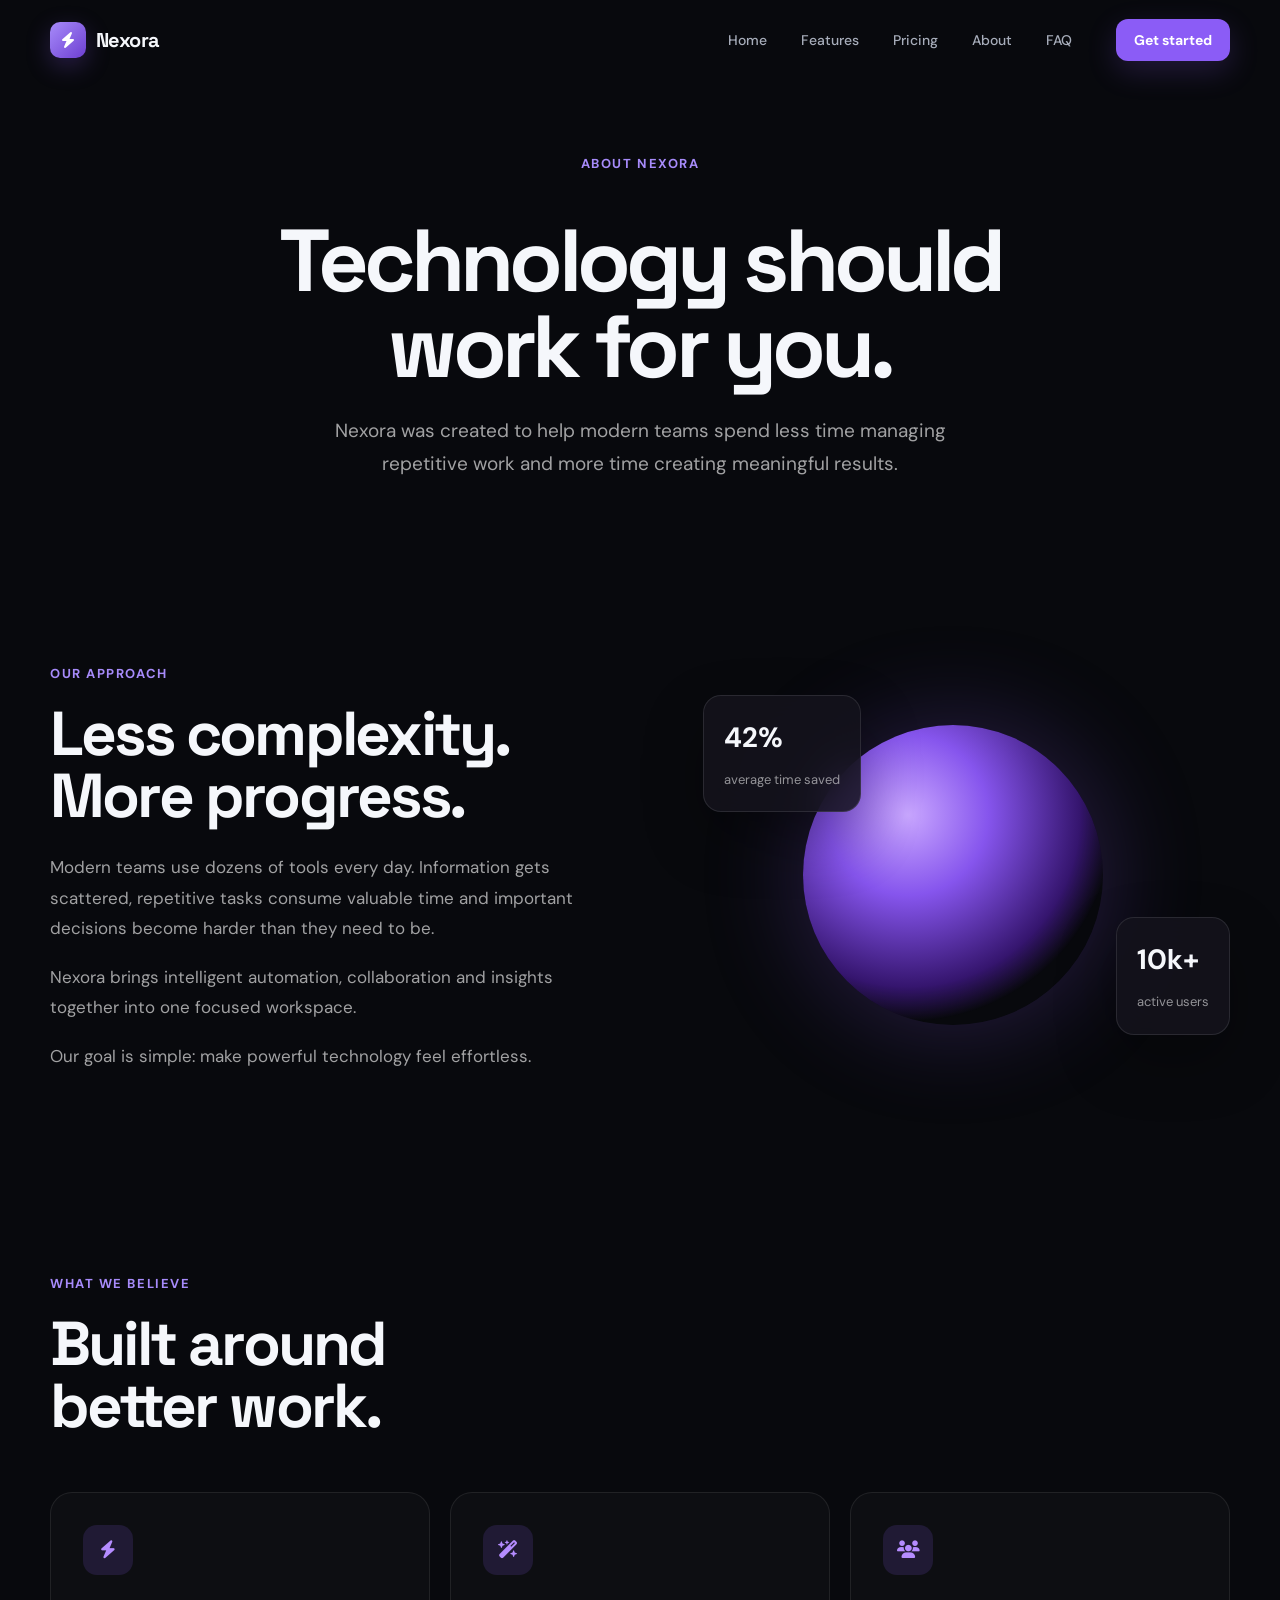
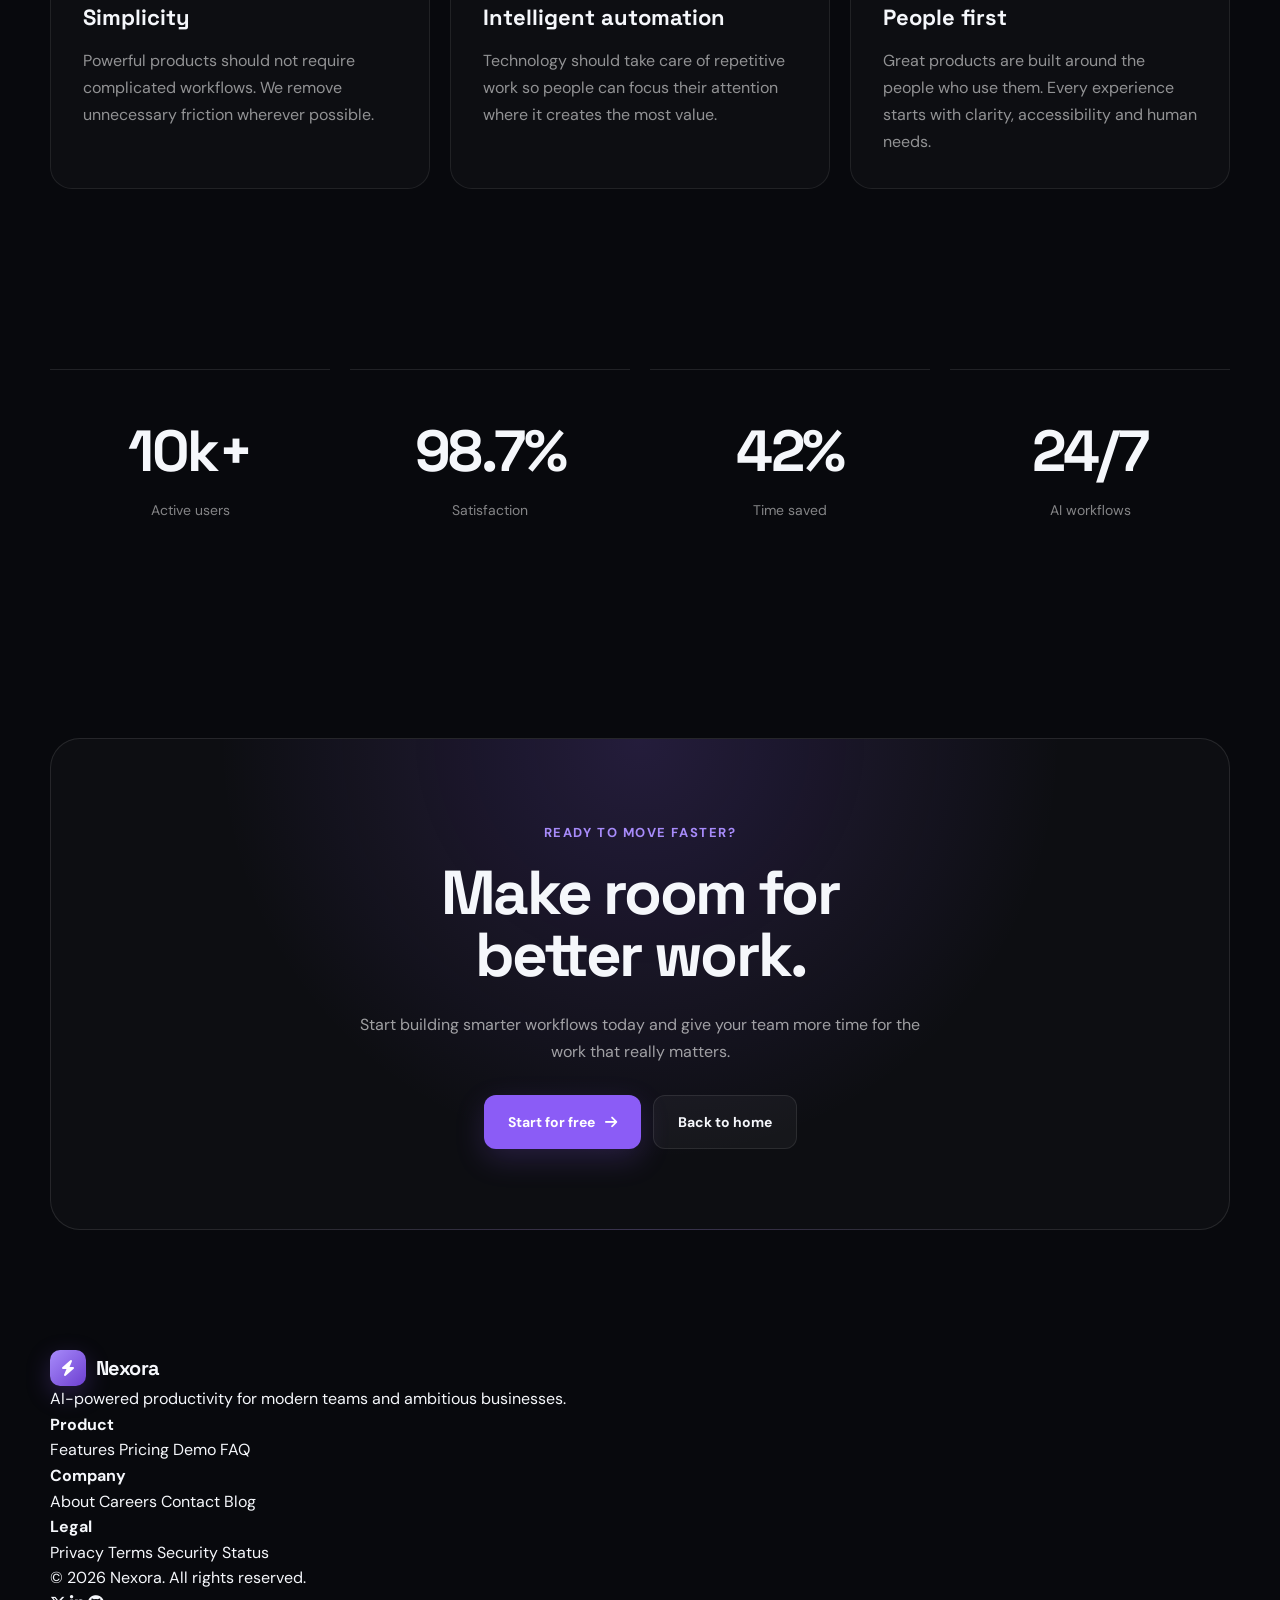
==== about.html @ ec226d10 "Create about.html" ====
<!DOCTYPE html>
<html lang="en">
<head>
    <meta charset="UTF-8">

    <meta name="viewport" content="width=device-width, initial-scale=1.0">

    <meta
        name="description"
        content="Learn more about Nexora — an AI-powered productivity platform built for modern teams."
    >

    <title>About — Nexora</title>

    <link rel="preconnect" href="https://fonts.googleapis.com">
    <link rel="preconnect" href="https://fonts.gstatic.com" crossorigin>

    <link
        href="https://fonts.googleapis.com/css2?family=DM+Sans:wght@400;500;600;700&family=Space+Grotesk:wght@400;500;600;700&display=swap"
        rel="stylesheet"
    >

    <link
        rel="stylesheet"
        href="https://cdnjs.cloudflare.com/ajax/libs/font-awesome/6.7.2/css/all.min.css"
    >

    <link rel="stylesheet" href="style.css">

    <style>
        /* =========================================
           NEXORA ABOUT PAGE
        ========================================= */

        .about-hero {
            padding: 150px 0 100px;
            text-align: center;
        }

        .about-hero-content {
            max-width: 850px;
            margin: 0 auto;
        }

        .about-hero h1 {
            margin: 25px 0;
            font-family: "Space Grotesk", sans-serif;
            font-size: clamp(48px, 7vw, 88px);
            line-height: .98;
            letter-spacing: -0.055em;
        }

        .about-hero h1 span {
            display: block;
        }

        .about-hero p {
            max-width: 680px;
            margin: 0 auto;
            font-size: 19px;
            line-height: 1.7;
            color: rgba(255,255,255,.62);
        }

        .about-story {
            padding: 80px 0;
        }

        .about-story-grid {
            display: grid;
            grid-template-columns: 1fr 1fr;
            gap: 70px;
            align-items: center;
        }

        .about-story h2,
        .about-values h2,
        .about-cta h2 {
            font-family: "Space Grotesk", sans-serif;
            font-size: clamp(38px, 5vw, 62px);
            line-height: 1;
            letter-spacing: -0.045em;
            margin: 0 0 25px;
        }

        .about-story h2 span,
        .about-values h2 span,
        .about-cta h2 span {
            display: block;
        }

        .about-story p {
            color: rgba(255,255,255,.62);
            font-size: 17px;
            line-height: 1.8;
            margin-bottom: 18px;
        }

        .about-visual {
            position: relative;
            min-height: 430px;
            display: flex;
            align-items: center;
            justify-content: center;
        }

        .about-orb {
            width: 300px;
            height: 300px;
            border-radius: 50%;

            background:
                radial-gradient(
                    circle at 35% 30%,
                    #c9a7ff 0,
                    #8655ed 28%,
                    #35156e 60%,
                    transparent 72%
                );

            filter: blur(.2px);

            box-shadow:
                0 0 100px rgba(139, 92, 246, .25);
        }

        .about-floating-card {
            position: absolute;
            padding: 20px;
            border: 1px solid rgba(255,255,255,.1);
            border-radius: 18px;
            background: rgba(20,19,29,.86);
            backdrop-filter: blur(18px);
            box-shadow: 0 25px 60px rgba(0,0,0,.3);
        }

        .about-floating-card strong {
            display: block;
            font-size: 28px;
            margin-bottom: 5px;
        }

        .about-floating-card span {
            color: rgba(255,255,255,.55);
            font-size: 13px;
        }

        .about-floating-card.card-one {
            top: 35px;
            left: 5%;
        }

        .about-floating-card.card-two {
            right: 0;
            bottom: 55px;
        }

        .about-values {
            padding: 100px 0;
        }

        .about-values-heading {
            max-width: 650px;
            margin-bottom: 55px;
        }

        .values-grid {
            display: grid;
            grid-template-columns: repeat(3, 1fr);
            gap: 20px;
        }

        .value-card {
            padding: 32px;
            min-height: 240px;

            border: 1px solid rgba(255,255,255,.08);
            border-radius: 22px;

            background: rgba(255,255,255,.025);
        }

        .value-icon {
            width: 50px;
            height: 50px;

            display: flex;
            align-items: center;
            justify-content: center;

            margin-bottom: 25px;

            border-radius: 14px;

            background: rgba(139,92,246,.15);

            color: #b58cff;
            font-size: 18px;
        }

        .value-card h3 {
            margin: 0 0 12px;
            font-family: "Space Grotesk", sans-serif;
            font-size: 22px;
        }

        .value-card p {
            margin: 0;
            color: rgba(255,255,255,.55);
            line-height: 1.7;
        }

        .about-numbers {
            padding: 80px 0;
        }

        .about-numbers-grid {
            display: grid;
            grid-template-columns: repeat(4, 1fr);
            gap: 20px;
        }

        .about-number {
            padding: 35px 20px;
            text-align: center;

            border-top: 1px solid rgba(255,255,255,.1);
        }

        .about-number strong {
            display: block;
            font-family: "Space Grotesk", sans-serif;
            font-size: clamp(38px, 5vw, 58px);
            letter-spacing: -0.04em;
        }

        .about-number span {
            color: rgba(255,255,255,.5);
            font-size: 14px;
        }

        .about-cta {
            padding: 100px 0 120px;
        }

        .about-cta-box {
            position: relative;
            overflow: hidden;

            padding: 80px 40px;

            text-align: center;

            border: 1px solid rgba(255,255,255,.1);
            border-radius: 30px;

            background:
                radial-gradient(
                    circle at 50% 0,
                    rgba(139,92,246,.18),
                    transparent 55%
                ),
                rgba(255,255,255,.025);
        }

        .about-cta-content {
            position: relative;
            z-index: 2;
            max-width: 700px;
            margin: auto;
        }

        .about-cta p {
            max-width: 580px;
            margin: 0 auto 30px;
            color: rgba(255,255,255,.6);
            line-height: 1.7;
        }

        .about-cta-actions {
            display: flex;
            justify-content: center;
            gap: 12px;
            flex-wrap: wrap;
        }

        @media (max-width: 768px) {

            .about-hero {
                padding: 100px 0 70px;
            }

            .about-story {
                padding: 60px 0;
            }

            .about-story-grid {
                grid-template-columns: 1fr;
                gap: 40px;
            }

            .about-visual {
                min-height: 350px;
            }

            .about-orb {
                width: 240px;
                height: 240px;
            }

            .values-grid {
                grid-template-columns: 1fr;
            }

            .about-numbers-grid {
                grid-template-columns: repeat(2, 1fr);
            }

            .about-cta {
                padding: 70px 0 90px;
            }

            .about-cta-box {
                padding: 55px 20px;
            }
        }

        @media (max-width: 420px) {

            .about-floating-card.card-one {
                left: 0;
            }

            .about-floating-card.card-two {
                right: 0;
            }

            .about-numbers-grid {
                gap: 10px;
            }
        }
    </style>
</head>

<body>

<header class="site-header">

    <div class="container header-container">

        <a href="index.html" class="logo">
            <span class="logo-mark">
                <i class="fa-solid fa-bolt"></i>
            </span>

            <span class="logo-text">
                Nexora
            </span>
        </a>

        <nav class="main-nav">

            <a href="index.html">Home</a>

            <a href="index.html#features">Features</a>

            <a href="index.html#pricing">Pricing</a>

            <a href="about.html" class="active">About</a>

            <a href="index.html#faq">FAQ</a>

        </nav>

        <div class="header-actions">

            <a
                href="index.html#pricing"
                class="btn btn-primary btn-small"
            >
                Get started
            </a>

            <button
                class="menu-toggle"
                type="button"
                aria-label="Open navigation menu"
                aria-expanded="false"
            >
                <span></span>
                <span></span>
                <span></span>
            </button>

        </div>

    </div>

</header>


<main>

    <!-- HERO -->

    <section class="about-hero">

        <div class="container">

            <div class="about-hero-content">

                <span class="eyebrow">
                    About Nexora
                </span>

                <h1>
                    Technology should
                    <span>work for you.</span>
                </h1>

                <p>
                    Nexora was created to help modern teams
                    spend less time managing repetitive work
                    and more time creating meaningful results.
                </p>

            </div>

        </div>

    </section>


    <!-- STORY -->

    <section class="about-story">

        <div class="container">

            <div class="about-story-grid">

                <div>

                    <span class="eyebrow">
                        Our approach
                    </span>

                    <h2>
                        Less complexity.
                        <span>More progress.</span>
                    </h2>

                    <p>
                        Modern teams use dozens of tools every day.
                        Information gets scattered, repetitive tasks
                        consume valuable time and important decisions
                        become harder than they need to be.
                    </p>

                    <p>
                        Nexora brings intelligent automation,
                        collaboration and insights together into
                        one focused workspace.
                    </p>

                    <p>
                        Our goal is simple: make powerful technology
                        feel effortless.
                    </p>

                </div>


                <div class="about-visual">

                    <div class="about-orb"></div>

                    <div class="about-floating-card card-one">

                        <strong>42%</strong>

                        <span>
                            average time saved
                        </span>

                    </div>

                    <div class="about-floating-card card-two">

                        <strong>10k+</strong>

                        <span>
                            active users
                        </span>

                    </div>

                </div>

            </div>

        </div>

    </section>


    <!-- VALUES -->

    <section class="about-values">

        <div class="container">

            <div class="about-values-heading">

                <span class="eyebrow">
                    What we believe
                </span>

                <h2>
                    Built around
                    <span>better work.</span>
                </h2>

            </div>


            <div class="values-grid">

                <article class="value-card">

                    <div class="value-icon">
                        <i class="fa-solid fa-bolt"></i>
                    </div>

                    <h3>
                        Simplicity
                    </h3>

                    <p>
                        Powerful products should not require
                        complicated workflows. We remove
                        unnecessary friction wherever possible.
                    </p>

                </article>


                <article class="value-card">

                    <div class="value-icon">
                        <i class="fa-solid fa-wand-magic-sparkles"></i>
                    </div>

                    <h3>
                        Intelligent automation
                    </h3>

                    <p>
                        Technology should take care of repetitive
                        work so people can focus their attention
                        where it creates the most value.
                    </p>

                </article>


                <article class="value-card">

                    <div class="value-icon">
                        <i class="fa-solid fa-users"></i>
                    </div>

                    <h3>
                        People first
                    </h3>

                    <p>
                        Great products are built around the people
                        who use them. Every experience starts with
                        clarity, accessibility and human needs.
                    </p>

                </article>

            </div>

        </div>

    </section>


    <!-- NUMBERS -->

    <section class="about-numbers">

        <div class="container">

            <div class="about-numbers-grid">

                <div class="about-number">

                    <strong>10k+</strong>

                    <span>
                        Active users
                    </span>

                </div>


                <div class="about-number">

                    <strong>98.7%</strong>

                    <span>
                        Satisfaction
                    </span>

                </div>


                <div class="about-number">

                    <strong>42%</strong>

                    <span>
                        Time saved
                    </span>

                </div>


                <div class="about-number">

                    <strong>24/7</strong>

                    <span>
                        AI workflows
                    </span>

                </div>

            </div>

        </div>

    </section>


    <!-- CTA -->

    <section class="about-cta">

        <div class="container">

            <div class="about-cta-box">

                <div class="about-cta-content">

                    <span class="eyebrow">
                        Ready to move faster?
                    </span>

                    <h2>
                        Make room for
                        <span>better work.</span>
                    </h2>

                    <p>
                        Start building smarter workflows today
                        and give your team more time for the work
                        that really matters.
                    </p>

                    <div class="about-cta-actions">

                        <a
                            href="index.html#pricing"
                            class="btn btn-primary"
                        >
                            Start for free
                            <i class="fa-solid fa-arrow-right"></i>
                        </a>

                        <a
                            href="index.html"
                            class="btn btn-secondary"
                        >
                            Back to home
                        </a>

                    </div>

                </div>

            </div>

        </div>

    </section>

</main>


<footer class="site-footer">

    <div class="container">

        <div class="footer-top">

            <div class="footer-brand">

                <a href="index.html" class="logo">

                    <span class="logo-mark">
                        <i class="fa-solid fa-bolt"></i>
                    </span>

                    <span class="logo-text">
                        Nexora
                    </span>

                </a>

                <p>
                    AI-powered productivity for modern teams
                    and ambitious businesses.
                </p>

            </div>


            <div class="footer-links">

                <div class="footer-column">

                    <h4>Product</h4>

                    <a href="index.html#features">
                        Features
                    </a>

                    <a href="index.html#pricing">
                        Pricing
                    </a>

                    <a href="index.html#demo">
                        Demo
                    </a>

                    <a href="index.html#faq">
                        FAQ
                    </a>

                </div>


                <div class="footer-column">

                    <h4>Company</h4>

                    <a href="about.html">
                        About
                    </a>

                    <a href="#">
                        Careers
                    </a>

                    <a href="#">
                        Contact
                    </a>

                    <a href="#">
                        Blog
                    </a>

                </div>


                <div class="footer-column">

                    <h4>Legal</h4>

                    <a href="#">
                        Privacy
                    </a>

                    <a href="#">
                        Terms
                    </a>

                    <a href="#">
                        Security
                    </a>

                    <a href="#">
                        Status
                    </a>

                </div>

            </div>

        </div>


        <div class="footer-bottom">

            <span>
                © <span data-year></span>
                Nexora. All rights reserved.
            </span>

            <div class="social-links">

                <a href="#" aria-label="Twitter">
                    <i class="fa-brands fa-x-twitter"></i>
                </a>

                <a href="#" aria-label="LinkedIn">
                    <i class="fa-brands fa-linkedin-in"></i>
                </a>

                <a href="#" aria-label="GitHub">
                    <i class="fa-brands fa-github"></i>
                </a>

            </div>

        </div>

    </div>

</footer>


<script src="script.js"></script>

</body>
  </html>
---- style.css ----
/* =========================================================
   NEXORA — AI SaaS Landing Page
   Main Stylesheet
   ========================================================= */

/* =========================
   ROOT
========================= */

:root {
    --bg: #08090d;
    --bg-soft: #0d0f15;
    --surface: #11141c;
    --surface-light: #171a23;
    --border: rgba(255, 255, 255, 0.09);

    --text: #f5f7fb;
    --text-soft: #a7adba;
    --text-muted: #737988;

    --accent: #8b5cf6;
    --accent-light: #a78bfa;
    --accent-dark: #6d3fd1;

    --white: #ffffff;

    --container: 1180px;

    --radius-sm: 10px;
    --radius-md: 16px;
    --radius-lg: 24px;
    --radius-xl: 32px;

    --transition: 0.3s ease;
}


/* =========================
   RESET
========================= */

* {
    margin: 0;
    padding: 0;
    box-sizing: border-box;
}

html {
    scroll-behavior: smooth;
}

body {
    font-family: "DM Sans", sans-serif;
    background: var(--bg);
    color: var(--text);
    line-height: 1.6;
    overflow-x: hidden;
}

body.menu-open {
    overflow: hidden;
}

a {
    color: inherit;
    text-decoration: none;
}

button,
input,
select,
textarea {
    font: inherit;
}

button {
    border: 0;
    cursor: pointer;
}

img {
    max-width: 100%;
    display: block;
}

ul {
    list-style: none;
}


/* =========================
   GLOBAL
========================= */

.container {
    width: min(100% - 40px, var(--container));
    margin-inline: auto;
}

.section {
    padding: 120px 0;
}

.section-small {
    padding: 70px 0;
}

.eyebrow {
    display: inline-flex;
    align-items: center;
    gap: 8px;

    margin-bottom: 18px;

    color: var(--accent-light);

    font-size: 13px;
    font-weight: 700;

    letter-spacing: 0.12em;
    text-transform: uppercase;
}

.section-heading {
    max-width: 720px;
    margin-bottom: 60px;
}

.section-heading.centered {
    margin-inline: auto;
    text-align: center;
}

.section-heading h2 {
    font-family: "Space Grotesk", sans-serif;

    font-size: clamp(38px, 5vw, 64px);
    line-height: 1.08;

    letter-spacing: -0.04em;
}

.section-heading h2 span {
    display: block;
    color: var(--text-soft);
}

.section-heading p {
    margin-top: 22px;

    max-width: 600px;

    color: var(--text-soft);

    font-size: 17px;
    line-height: 1.8;
}

.centered p {
    margin-inline: auto;
}


/* =========================
   BUTTONS
========================= */

.btn {
    display: inline-flex;
    align-items: center;
    justify-content: center;
    gap: 10px;

    min-height: 54px;
    padding: 0 24px;

    border-radius: 12px;

    font-size: 14px;
    font-weight: 700;

    transition:
        transform var(--transition),
        background var(--transition),
        border-color var(--transition),
        box-shadow var(--transition);
}

.btn:hover {
    transform: translateY(-2px);
}

.btn-primary {
    color: #fff;

    background: var(--accent);

    box-shadow:
        0 10px 30px rgba(139, 92, 246, 0.2);
}

.btn-primary:hover {
    background: var(--accent-dark);

    box-shadow:
        0 14px 40px rgba(139, 92, 246, 0.3);
}

.btn-secondary {
    color: var(--text);

    background: rgba(255, 255, 255, 0.04);

    border: 1px solid var(--border);
}

.btn-secondary:hover {
    background: rgba(255, 255, 255, 0.08);
    border-color: rgba(255, 255, 255, 0.18);
}

.btn-small {
    min-height: 42px;
    padding: 0 18px;
}

.full-width {
    width: 100%;
}


/* =========================
   HEADER
========================= */

.site-header {
    position: fixed;
    z-index: 1000;

    top: 0;
    left: 0;

    width: 100%;

    border-bottom: 1px solid transparent;

    transition:
        background var(--transition),
        border-color var(--transition),
        backdrop-filter var(--transition);
}

.site-header.scrolled {
    background: rgba(8, 9, 13, 0.82);

    border-color: var(--border);

    backdrop-filter: blur(18px);
}

.header-container {
    display: flex;
    align-items: center;
    justify-content: space-between;

    min-height: 80px;
}

.logo {
    display: inline-flex;
    align-items: center;
    gap: 10px;

    flex-shrink: 0;
}

.logo-mark {
    display: grid;
    place-items: center;

    width: 36px;
    height: 36px;

    color: white;

    border-radius: 10px;

    background:
        linear-gradient(
            135deg,
            var(--accent-light),
            var(--accent-dark)
        );

    box-shadow:
        0 8px 24px rgba(139, 92, 246, 0.25);
}

.logo-text {
    font-family: "Space Grotesk", sans-serif;

    font-size: 20px;
    font-weight: 700;

    letter-spacing: -0.03em;
}

.main-nav {
    display: flex;
    align-items: center;
    gap: 34px;

    margin-left: auto;
    margin-right: 44px;
}

.main-nav a {
    position: relative;

    color: var(--text-soft);

    font-size: 14px;
    font-weight: 500;

    transition: color var(--transition);
}

.main-nav a::after {
    content: "";

    position: absolute;

    left: 0;
    bottom: -7px;

    width: 0;
    height: 1px;

    background: var(--accent-light);

    transition: width var(--transition);
}

.main-nav a:hover {
    color: var(--text);
}

.main-nav a:hover::after {
    width: 100%;
}

.header-actions {
    display: flex;
    align-items: center;
    gap: 18px;
}

.login-link {
    color: var(--text-soft);

    font-size: 14px;
    font-weight: 600;

    transition: color var(--transition);
}

.login-link:hover {
    color: var(--text);
}

.menu-toggle {
    display: none;

    width: 44px;
    height: 44px;

    padding: 10px;

    background: transparent;
}

.menu-toggle span {
    display: block;

    width: 100%;
    height: 2px;

    margin: 5px 0;

    background: white;

    transition: transform var(--transition);
}


/* =========================
   HERO
========================= */

.hero {
    position: relative;

    min-height: 900px;

    display: flex;
    align-items: center;

    padding-top: 150px;

    overflow: hidden;
}

.hero::before {
    content: "";

    position: absolute;

    top: -400px;
    left: 50%;

    width: 900px;
    height: 900px;

    transform: translateX(-50%);

    background:
        radial-gradient(
            circle,
            rgba(139, 92, 246, 0.13),
            transparent 65%
        );

    pointer-events: none;
}

.hero-container {
    display: grid;

    grid-template-columns:
        minmax(0, 0.85fr)
        minmax(0, 1.15fr);

    align-items: center;

    gap: 70px;
}

.hero-content {
    position: relative;
    z-index: 2;
}

.hero-badge {
    display: inline-flex;
    align-items: center;
    gap: 9px;

    padding: 8px 13px;

    color: var(--text-soft);

    font-size: 12px;
    font-weight: 600;

    border: 1px solid var(--border);

    border-radius: 999px;

    background: rgba(255, 255, 255, 0.03);
}

.badge-dot {
    width: 7px;
    height: 7px;

    border-radius: 50%;

    background: #65d991;

    box-shadow: 0 0 12px rgba(101, 217, 145, 0.7);
}

.hero h1 {
    max-width: 650px;

    margin-top: 28px;

    font-family: "Space Grotesk", sans-serif;

    font-size: clamp(54px, 6vw, 84px);

    line-height: 0.98;

    letter-spacing: -0.06em;
}

.hero h1 span {
    display: block;

    background:
        linear-gradient(
            90deg,
            #fff,
            var(--accent-light)
        );

    -webkit-background-clip: text;
    background-clip: text;

    color: transparent;
}

.hero-description {
    max-width: 560px;

    margin-top: 28px;

    color: var(--text-soft);

    font-size: 18px;

    line-height: 1.75;
}

.hero-actions {
    display: flex;
    flex-wrap: wrap;
    gap: 12px;

    margin-top: 36px;
}

.hero-note {
    display: flex;
    align-items: center;
    gap: 8px;

    margin-top: 18px;

    color: var(--text-muted);

    font-size: 12px;
}

.hero-note i {
    color: #65d991;
}


/* =========================
   HERO DASHBOARD
========================= */

.hero-visual {
    position: relative;

    min-height: 570px;

    display: flex;
    align-items: center;
    justify-content: center;
}

.glow {
    position: absolute;

    border-radius: 50%;

    filter: blur(40px);

    pointer-events: none;
}

.glow-one {
    width: 300px;
    height: 300px;

    top: 20%;
    left: 10%;

    background: rgba(139, 92, 246, 0.18);
}

.glow-two {
    width: 220px;
    height: 220px;

    right: 10%;
    bottom: 5%;

    background: rgba(80, 140, 255, 0.12);
}

.dashboard-window {
    position: relative;
    z-index: 2;

    width: min(100%, 650px);

    overflow: hidden;

    border: 1px solid rgba(255, 255, 255, 0.12);

    border-radius: 20px;

    background: #0e1016;

    box-shadow:
        0 40px 100px rgba(0, 0, 0, 0.55),
        0 0 80px rgba(139, 92, 246, 0.1);

    transform:
        perspective(1200px)
        rotateY(-5deg)
        rotateX(2deg);
}

.window-top {
    display: flex;
    align-items: center;
    justify-content: center;

    position: relative;

    height: 48px;

    border-bottom: 1px solid var(--border);

    background: #101219;
}

.window-dots {
    display: flex;
    gap: 6px;

    position: absolute;
    left: 16px;
}

.window-dots span {
    width: 7px;
    height: 7px;

    border-radius: 50%;

    background: #353944;
}

.window-title {
    color: var(--text-muted);

    font-size: 11px;
    font-weight: 600;
}

.dashboard-content {
    display: flex;

    min-height: 420px;
}

.dashboard-sidebar {
    width: 62px;

    display: flex;
    flex-direction: column;
    align-items: center;

    padding: 18px 0;

    border-right: 1px solid var(--border);

    background: #0b0d12;
}

.sidebar-brand {
    display: grid;
    place-items: center;

    width: 30px;
    height: 30px;

    margin-bottom: 28px;

    color: white;

    border-radius: 8px;

    background: var(--accent);
}

.sidebar-item {
    display: grid;
    place-items: center;

    width: 34px;
    height: 34px;

    margin-bottom: 8px;

    color: #606573;

    border-radius: 8px;

    transition:
        color var(--transition),
        background var(--transition);
}

.sidebar-item:hover,
.sidebar-item.active {
    color: white;

    background: rgba(139, 92, 246, 0.15);
}

.dashboard-main {
    flex: 1;

    padding: 24px;
}

.dashboard-header {
    display: flex;
    align-items: center;
    justify-content: space-between;
}

.dashboard-label {
    display: block;

    margin-bottom: 5px;

    color: var(--text-muted);

    font-size: 10px;
}

.dashboard-header h3 {
    font-family: "Space Grotesk", sans-serif;

    font-size: 18px;
}

.avatar {
    display: grid;
    place-items: center;

    width: 34px;
    height: 34px;

    color: white;

    font-size: 11px;
    font-weight: 700;

    border-radius: 50%;

    background: linear-gradient(
        135deg,
        #4f46e5,
        #a855f7
    );
}

.dashboard-stats {
    display: grid;

    grid-template-columns: repeat(2, 1fr);

    gap: 12px;

    margin-top: 20px;
}

.stat-card {
    padding: 14px;

    border: 1px solid var(--border);

    border-radius: 12px;

    background: rgba(255, 255, 255, 0.025);
}

.stat-card span {
    display: block;

    color: var(--text-muted);

    font-size: 9px;
}

.stat-card strong {
    display: block;

    margin-top: 4px;

    font-family: "Space Grotesk", sans-serif;

    font-size: 21px;
}

.stat-card small {
    color: #65d991;

    font-size: 9px;
}

.chart-card {
    margin-top: 12px;

    padding: 15px;

    border: 1px solid var(--border);

    border-radius: 12px;

    background: rgba(255, 255, 255, 0.025);
}

.chart-header {
    display: flex;
    justify-content: space-between;
    align-items: center;
}

.chart-header span {
    display: block;

    color: var(--text-muted);

    font-size: 9px;
}

.chart-header strong {
    display: block;

    margin-top: 2px;

    font-size: 13px;
}

.chart-header select {
    padding: 5px 7px;

    color: var(--text-soft);

    font-size: 8px;

    border: 1px solid var(--border);

    border-radius: 6px;

    background: #151821;
}

.chart {
    position: relative;

    height: 115px;

    margin-top: 14px;

    overflow: hidden;

    border-radius: 8px;

    background:
        linear-gradient(
            rgba(255, 255, 255, 0.04) 1px,
            transparent 1px
        ),
        linear-gradient(
            90deg,
            rgba(255, 255, 255, 0.04) 1px,
            transparent 1px
        );

    background-size: 40px 28px;
}

.chart-line {
    position: absolute;

    left: -5%;
    top: 55%;

    width: 110%;
    height: 80px;

    border-top: 2px solid var(--accent-light);

    transform:
        rotate(-8deg)
        skewX(-18deg);

    filter:
        drop-shadow(
            0 0 8px
            rgba(167, 139, 250, 0.6)
        );
}

.ai-card {
    display: flex;
    align-items: center;
    gap: 12px;

    margin-top: 12px;

    padding: 12px;

    border: 1px solid rgba(139, 92, 246, 0.2);

    border-radius: 12px;

    background: rgba(139, 92, 246, 0.07);
}

.ai-icon {
    display: grid;
    place-items: center;

    width: 34px;
    height: 34px;

    flex-shrink: 0;

    color: var(--accent-light);

    border-radius: 9px;

    background: rgba(139, 92, 246, 0.15);
}

.ai-card strong {
    display: block;

    font-size: 11px;
}

.ai-card p {
    margin-top: 2px;

    color: var(--text-muted);

    font-size: 9px;
}

.ai-card button {
    margin-left: auto;

    color: var(--text-muted);

    background: transparent;
}


/* =========================
   HERO SCROLL
========================= */

.hero-scroll {
    position: absolute;

    bottom: 28px;
    left: 50%;

    transform: translateX(-50%);

    display: flex;
    flex-direction: column;
    align-items: center;
    gap: 6px;

    color: var(--text-muted);

    font-size: 10px;

    text-transform: uppercase;
    letter-spacing: 0.12em;
}

.hero-scroll i {
    animation: scrollDown 1.7s infinite;
}

@keyframes scrollDown {
    0%,
    100% {
        transform: translateY(0);
    }

    50% {
        transform: translateY(5px);
    }
}


/* =========================
   TRUSTED
========================= */

.trusted {
    border-top: 1px solid var(--border);
    border-bottom: 1px solid var(--border);
}

.trusted-title {
    margin-bottom: 28px;

    color: var(--text-muted);

    font-size: 12px;

    text-align: center;
}

.trusted-logos {
    display: flex;
    align-items: center;
    justify-content: space-between;

    gap: 30px;
}

.trusted-logos span {
    display: flex;
    align-items: center;
    gap: 9px;

    color: #666b78;

    font-family: "Space Grotesk", sans-serif;

    font-size: 18px;
    font-weight: 600;
}


/* =========================
   FEATURES
========================= */

.features {
    background: var(--bg-soft);
}

.features-grid {
    display: grid;

    grid-template-columns:
        repeat(2, minmax(0, 1fr));

    gap: 18px;
}

.feature-card {
    position: relative;

    min-height: 280px;

    padding: 30px;

    overflow: hidden;

    border: 1px solid var(--border);

    border-radius: var(--radius-lg);

    background:
        linear-gradient(
            145deg,
            rgba(255, 255, 255, 0.035),
            rgba(255, 255, 255, 0.015)
        );

    transition:
        transform var(--transition),
        border-color var(--transition);
}

.feature-card:hover {
    transform: translateY(-4px);

    border-color: rgba(167, 139, 250, 0.3);
}

.feature-large {
    grid-column: span 2;

    min-height: 360px;
}

.feature-icon {
    display: grid;
    place-items: center;

    width: 44px;
    height: 44px;

    color: var(--accent-light);

    border: 1px solid rgba(139, 92, 246, 0.2);

    border-radius: 12px;

    background: rgba(139, 92, 246, 0.1);
}

.feature-card h3 {
    margin-top: 22px;

    font-family: "Space Grotesk", sans-serif;

    font-size: 21px;
}

.feature-card p {
    max-width: 520px;

    margin-top: 10px;

    color: var(--text-soft);

    font-size: 14px;
    line-height: 1.7;
}

.automation-visual {
    position: absolute;

    right: 30px;
    bottom: 30px;

    width: 360px;
}

.automation-line {
    display: flex;
    align-items: center;
}

.automation-line span {
    width: 34px;
    height: 34px;

    border: 1px solid rgba(167, 139, 250, 0.3);

    border-radius: 10px;

    background: rgba(139, 92, 246, 0.12);
}

.automation-line div {
    flex: 1;

    height: 1px;

    background:
        linear-gradient(
            90deg,
            var(--accent),
            transparent
        );
}

.automation-label {
    width: fit-content;

    margin: 14px auto 0;

    padding: 7px 10px;

    color: #8de5ad;

    font-size: 9px;

    border: 1px solid rgba(101, 217, 145, 0.15);

    border-radius: 8px;

    background: rgba(101, 217, 145, 0.06);
}

.automation-label i {
    margin-right: 4px;
}


/* =========================
   HOW IT WORKS
========================= */

.steps-grid {
    display: grid;

    grid-template-columns:
        1fr auto 1fr auto 1fr;

    align-items: center;

    gap: 20px;
}

.step {
    position: relative;

    padding: 25px;

    border: 1px solid var(--border);

    border-radius: var(--radius-lg);

    background: rgba(255, 255, 255, 0.02);
}

.step-number {
    position: absolute;

    top: 20px;
    right: 22px;

    color: #343844;

    font-family: "Space Grotesk", sans-serif;

    font-size: 13px;
    font-weight: 700;
}

.step-icon {
    display: grid;
    place-items: center;

    width: 46px;
    height: 46px;

    color: var(--accent-light);

    border-radius: 12px;

    background: rgba(139, 92, 246, 0.1);
}

.step h3 {
    margin-top: 22px;

    font-family: "Space Grotesk", sans-serif;

    font-size: 20px;
}

.step p {
    margin-top: 9px;

    color: var(--text-soft);

    font-size: 13px;
    line-height: 1.7;
}

.step-line {
    width: 50px;

    height: 1px;

    background:
        linear-gradient(
            90deg,
            transparent,
            rgba(167, 139, 250, 0.5),
            transparent
        );
}


/* =========================
   SHOWCASE
========================= */

.showcase {
    background: var(--bg-soft);
}

.showcase-container {
    display: grid;

    grid-template-columns:
        minmax(0, 0.8fr)
        minmax(0, 1.2fr);

    align-items: center;

    gap: 80px;
}

.showcase-content h2 {
    max-width: 570px;

    font-family: "Space Grotesk", sans-serif;

    font-size: clamp(38px, 5vw, 58px);

    line-height: 1.08;

    letter-spacing: -0.04em;
}

.showcase-content h2 span {
    display: block;

    color: var(--text-soft);
}

.showcase-content > p {
    max-width: 520px;

    margin-top: 22px;

    color: var(--text-soft);

    line-height: 1.8;
}

.check-list {
    display: grid;

    gap: 13px;

    margin-top: 28px;
}

.check-list li {
    display: flex;
    align-items: center;
    gap: 10px;

    color: var(--text-soft);

    font-size: 14px;
}

.check-list i {
    color: #65d991;
}

.text-link {
    display: inline-flex;
    align-items: center;
    gap: 9px;

    margin-top: 28px;

    color: var(--accent-light);

    font-size: 14px;
    font-weight: 700;
}

.text-link i {
    transition: transform var(--transition);
}

.text-link:hover i {
    transform: translateX(4px);
}


/* =========================
   SHOWCASE VISUAL
========================= */

.showcase-visual {
    position: relative;
}

.showcase-window {
    overflow: hidden;

    border: 1px solid var(--border);

    border-radius: 22px;

    background: #0c0f15;

    box-shadow:
        0 35px 80px rgba(0, 0, 0, 0.45);
}

.showcase-header {
    display: flex;
    align-items: center;
    justify-content: space-between;

    padding: 18px 20px;

    border-bottom: 1px solid var(--border);

    color: var(--text-soft);

    font-size: 11px;
}

.showcase-header div {
    display: flex;
    gap: 6px;
}

.showcase-header div span {
    width: 7px;
    height: 7px;

    border-radius: 50%;

    background: #353944;
}

.workspace-co
/* =========================
   SCROLL REVEAL
========================= */

.reveal {
    opacity: 0;
    transform: translateY(24px);

    transition:
        opacity 0.7s ease,
        transform 0.7s ease;
}

.reveal.is-visible {
    opacity: 1;
    transform: translateY(0);
}

@media (prefers-reduced-motion: reduce) {

    .reveal {
        opacity: 1;
        transform: none;

        transition: none;
    }

}
/* =========================================
   MOBILE RESPONSIVE
========================================= */

@media (max-width: 768px) {

    html,
    body {
        overflow-x: hidden;
        width: 100%;
    }

    .container {
        width: 100%;
        max-width: 100%;
        padding-left: 20px;
        padding-right: 20px;
    }


    /* =========================
       HEADER
    ========================= */

    .site-header {
        padding: 14px 0;
    }

    .header-container {
        min-height: 54px;
    }

    .logo {
        flex-shrink: 0;
    }

    .logo-text {
        font-size: 21px;
    }

    .header-actions {
        margin-left: auto;
    }

    .login-link,
    .header-actions > .btn {
        display: none;
    }

    .menu-toggle {
        display: flex;
        width: 42px;
        height: 42px;
        padding: 0;
        border: 0;
        background: transparent;
        flex-direction: column;
        justify-content: center;
        align-items: center;
        gap: 5px;
        cursor: pointer;
    }

    .menu-toggle span {
        display: block;
        width: 22px;
        height: 2px;
        border-radius: 10px;
        background: currentColor;
        transition: 0.25s ease;
    }

    .main-nav {
        position: absolute;
        top: calc(100% + 8px);
        left: 20px;
        right: 20px;

        display: none;

        flex-direction: column;
        align-items: stretch;

        padding: 10px;

        border: 1px solid rgba(255,255,255,0.10);
        border-radius: 18px;

        background: rgba(15, 14, 24, 0.97);

        backdrop-filter: blur(20px);

        box-shadow:
            0 20px 50px rgba(0,0,0,0.35);

        z-index: 100;
    }

    .main-nav.active {
        display: flex;
    }

    .main-nav a {
        display: block;
        width: 100%;
        padding: 13px 14px;

        border-radius: 10px;

        font-size: 15px;
    }

    .main-nav a:hover {
        background: rgba(255,255,255,0.06);
    }


    /* =========================
       HERO
    ========================= */

    .hero {
        padding-top: 80px;
        padding-bottom: 70px;
    }

    .hero-container {
        display: flex;
        flex-direction: column;
        gap: 55px;
    }

    .hero-content {
        width: 100%;
        max-width: 100%;
    }

    .hero-badge {
        max-width: max-content;
        font-size: 13px;
        padding: 10px 14px;
    }

    .hero h1 {
        max-width: 100%;
        font-size: clamp(52px, 15vw, 76px);
        line-height: 0.95;
        letter-spacing: -0.055em;
        margin-top: 28px;
    }

    .hero-description {
        max-width: 100%;
        font-size: 18px;
        line-height: 1.65;
        margin-top: 28px;
    }

    .hero-actions {
        flex-direction: column;
        align-items: stretch;
        width: 100%;
        margin-top: 30px;
    }

    .hero-actions .btn {
        width: 100%;
        justify-content: center;
    }

    .hero-note {
        justify-content: center;
        margin-top: 18px;
    }


    /* =========================
       DASHBOARD
    ========================= */

    .hero-visual {
        width: 100%;
        max-width: 100%;
        overflow: visible;
    }

    .dashboard-window {
        width: 100%;
        max-width: 100%;
        transform: none;
    }

    .dashboard-content {
        min-width: 0;
    }

    .dashboard-sidebar {
        width: 54px;
        flex: 0 0 54px;
    }

    .dashboard-main {
        min-width: 0;
        overflow: hidden;
        padding: 18px;
    }

    .dashboard-header h3 {
        font-size: 18px;
    }

    .dashboard-stats {
        grid-template-columns: 1fr;
    }

    .stat-card {
        min-width: 0;
    }

    .chart-card {
        overflow: hidden;
    }

    .chart {
        min-width: 0;
    }

    .ai-card {
        min-width: 0;
    }


    /* =========================
       TRUSTED LOGOS
    ========================= */

    .trusted-logos {
        display: grid;
        grid-template-columns: repeat(2, 1fr);
        gap: 18px;
    }

    .trusted-logos span {
        font-size: 14px;
    }


    /* =========================
       SECTIONS
    ========================= */

    .section {
        padding-top: 75px;
        padding-bottom: 75px;
    }

    .section-heading {
        max-width: 100%;
    }

    .section-heading h2 {
        font-size: clamp(38px, 10vw, 54px);
        line-height: 1;
    }

    .section-heading p {
        font-size: 17px;
        line-height: 1.6;
    }


    /* =========================
       FEATURES
    ========================= */

    .features-grid {
        grid-template-columns: 1fr;
    }

    .feature-large {
        grid-column: auto;
    }

    .feature-card {
        min-height: auto;
    }


    /* =========================
       HOW IT WORKS
    ========================= */

    .steps-grid {
        grid-template-columns: 1fr;
        gap: 30px;
    }

    .step-line {
        display: none;
    }

    .step {
        text-align: center;
    }

    .step-icon {
        margin-left: auto;
        margin-right: auto;
    }


    /* =========================
       SHOWCASE
    ========================= */

    .showcase-container {
        display: flex;
        flex-direction: column;
        gap: 45px;
    }

    .showcase-content {
        width: 100%;
    }

    .showcase-visual {
        width: 100%;
    }

    .showcase-window {
        width: 100%;
        max-width: 100%;
        overflow: hidden;
    }


    /* =========================
       STATS
    ========================= */

    .stats-grid {
        grid-template-columns: repeat(2, 1fr);
        gap: 25px 15px;
    }

    .stat strong {
        font-size: 32px;
    }


    /* =========================
       PRICING
    ========================= */

    .pricing-grid {
        grid-template-columns: 1fr;
        gap: 20px;
    }

    .pricing-card.featured {
        transform: none;
    }


    /* =========================
       TESTIMONIALS
    ========================= */

    .testimonials-grid {
        grid-template-columns: 1fr;
    }


    /* =========================
       FAQ
    ========================= */

    .faq-container {
        grid-template-columns: 1fr;
        gap: 40px;
    }


    /* =========================
       CTA
    ========================= */

    .cta-box {
        padding: 45px 25px;
    }

    .cta-content h2 {
        font-size: clamp(38px, 10vw, 54px);
    }

    .cta-actions {
        flex-direction: column;
        align-items: stretch;
    }

    .cta-actions .btn {
        width: 100%;
        justify-content: center;
    }


    /* =========================
       FOOTER
    ========================= */

    .footer-top {
        grid-template-columns: 1fr;
        gap: 45px;
    }

    .footer-links {
        grid-template-columns: repeat(2, 1fr);
        gap: 30px;
    }

    .footer-bottom {
        flex-direction: column;
        align-items: flex-start;
        gap: 20px;
    }

}


/* =========================================
   SMALL PHONES
========================================= */

@media (max-width: 420px) {

    .container {
        padding-left: 16px;
        padding-right: 16px;
    }

    .main-nav {
        left: 16px;
        right: 16px;
    }

    .hero {
        padding-top: 65px;
    }

    .hero h1 {
        font-size: 52px;
    }

    .hero-description {
        font-size: 17px;
    }

    .dashboard-sidebar {
        width: 48px;
        flex-basis: 48px;
    }

    .dashboard-main {
        padding: 13px;
    }

    .stats-grid {
        grid-template-columns: 1fr 1fr;
    }

    .footer-links {
        grid-template-columns: 1fr 1fr;
    }

}
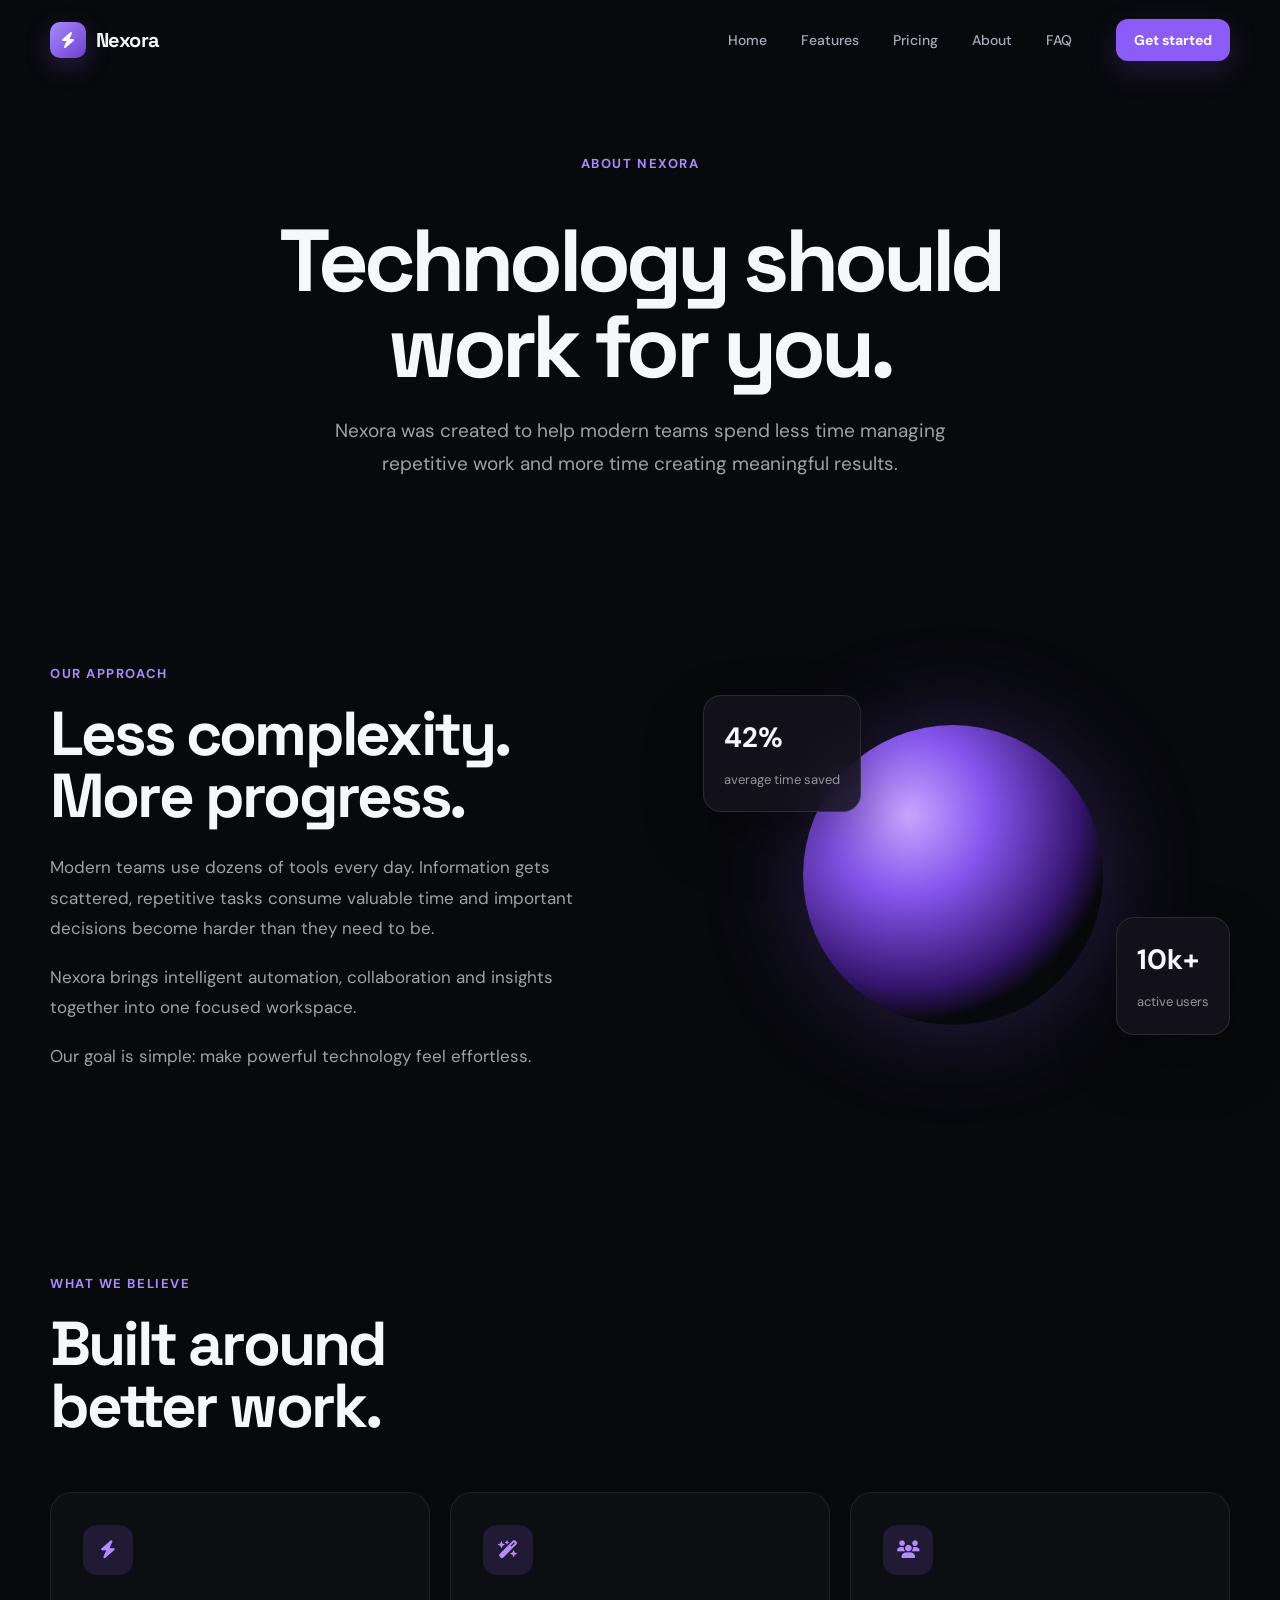
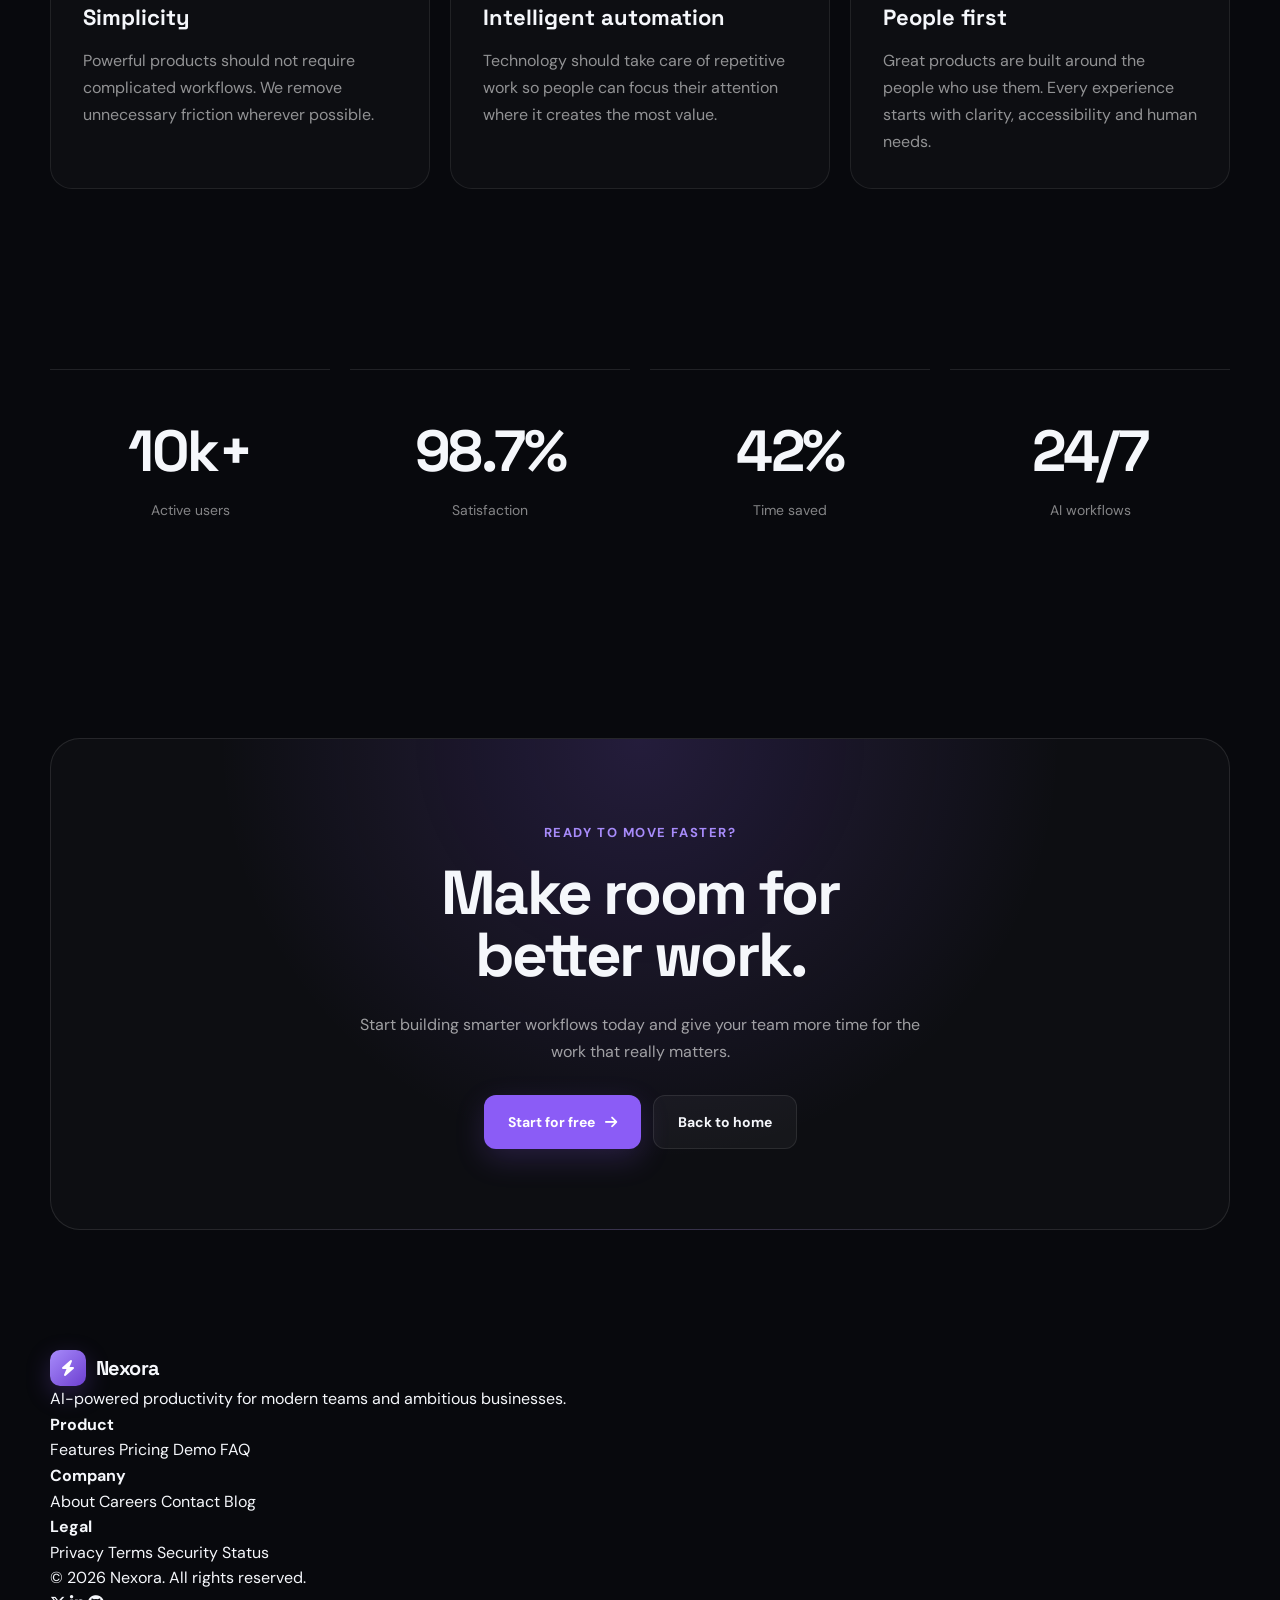
==== commit 2bc4d8af: "Update about.html" ====
--- a/about.html
+++ b/about.html
@@ -757,21 +757,23 @@
 
                 <div class="footer-column">
 
-                    <h4>Company</h4>
-
-                    <a href="about.html">
+                    <h4>
+                        Company
+                    </h4>
+
+                    <a href="#about">
                         About
                     </a>
 
-                    <a href="#">
+                    <a href="#careers">
                         Careers
                     </a>
 
-                    <a href="#">
+                    <a href="#contact">
                         Contact
                     </a>
 
-                    <a href="#">
+                    <a href="#blog">
                         Blog
                     </a>
 
@@ -780,21 +782,23 @@
 
                 <div class="footer-column">
 
-                    <h4>Legal</h4>
-
-                    <a href="#">
+                    <h4>
+                        Legal
+                    </h4>
+
+                    <a href="#privacy">
                         Privacy
                     </a>
 
-                    <a href="#">
+                    <a href="#terms">
                         Terms
                     </a>
 
-                    <a href="#">
+                    <a href="#security">
                         Security
                     </a>
 
-                    <a href="#">
+                    <a href="#status">
                         Status
                     </a>
 
